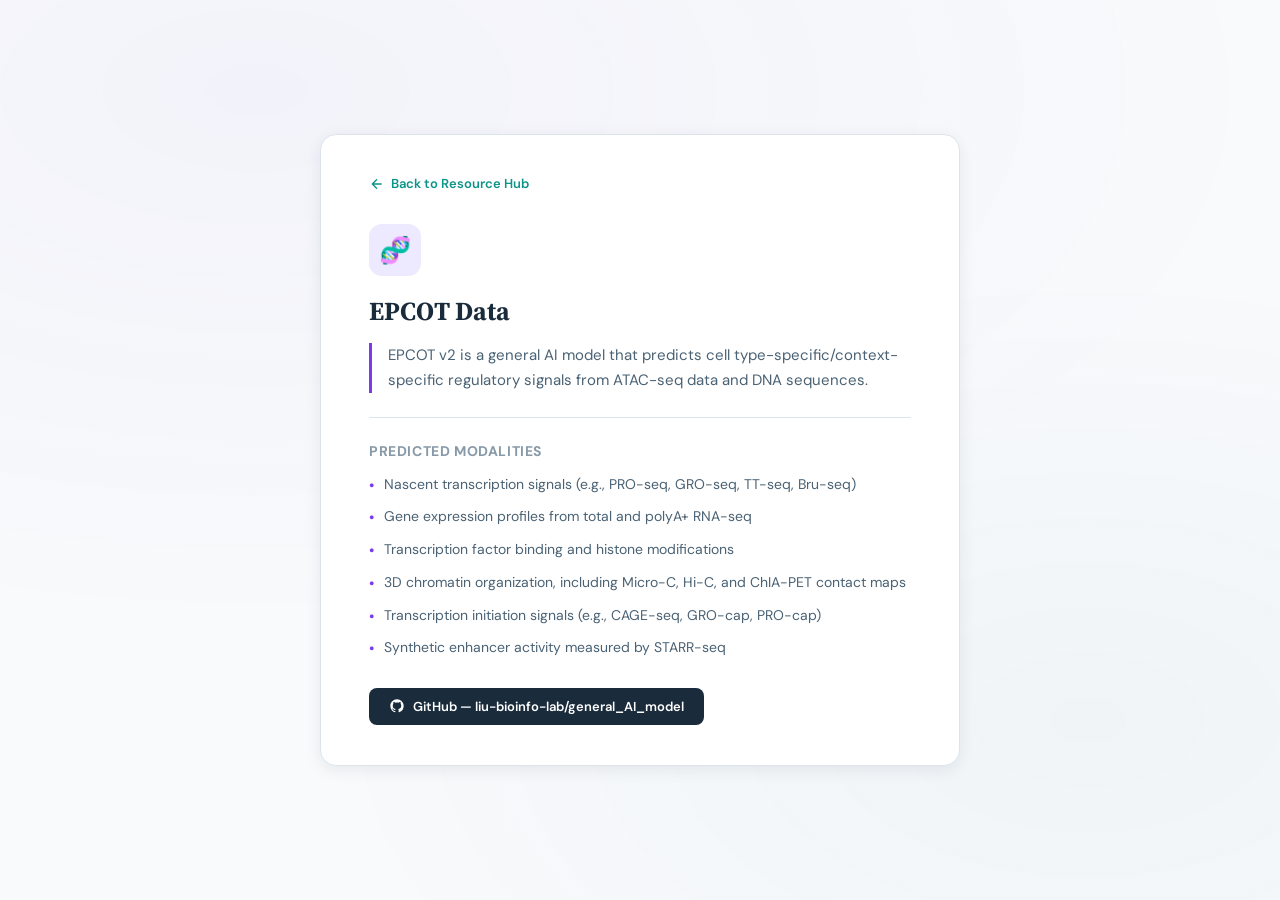
==== epcot-data.html @ bf0a9bde "Add files via upload" ====
<!DOCTYPE html>
<html lang="en">
<head>
<meta charset="UTF-8">
<meta name="viewport" content="width=device-width, initial-scale=1.0">
<title>EPCOT Data | MAI-T1D</title>
<link href="https://fonts.googleapis.com/css2?family=Source+Serif+4:opsz,wght@8..60,400;8..60,600;8..60,700&family=DM+Sans:wght@400;500;600;700&family=IBM+Plex+Mono:wght@400;500&display=swap" rel="stylesheet">
<style>
:root {
  --bg: #f8fafb;
  --bg-white: #ffffff;
  --bg-subtle: #f0f4f6;
  --border: #dce4ea;
  --text: #1a2b3c;
  --text-secondary: #4a6274;
  --text-muted: #8899a8;
  --teal-600: #0d9488;
  --teal-500: #14b8a6;
  --teal-50: #f0fdfa;
  --violet-600: #7c3aed;
  --violet-100: #ede9fe;
  --shadow-sm: 0 1px 3px rgba(26,43,60,0.06);
  --shadow-md: 0 4px 16px rgba(26,43,60,0.08);
  --radius: 12px;
}
* { margin: 0; padding: 0; box-sizing: border-box; }
body {
  background: var(--bg);
  color: var(--text);
  font-family: 'DM Sans', sans-serif;
  min-height: 100vh;
  display: flex;
  flex-direction: column;
  align-items: center;
  justify-content: center;
  padding: 48px 20px;
  -webkit-font-smoothing: antialiased;
}
body::before {
  content: '';
  position: fixed; inset: 0; z-index: 0; pointer-events: none;
  background:
    radial-gradient(ellipse 80% 60% at 20% 10%, rgba(124,58,237,0.04), transparent),
    radial-gradient(ellipse 60% 50% at 85% 80%, rgba(37,99,160,0.04), transparent);
}
.card {
  position: relative; z-index: 1;
  background: var(--bg-white);
  border: 1px solid var(--border);
  border-radius: 16px;
  padding: 40px 48px;
  box-shadow: var(--shadow-md);
  max-width: 640px;
  width: 100%;
}
.back-btn {
  display: inline-flex;
  align-items: center;
  gap: 6px;
  font-size: 13px;
  font-weight: 600;
  color: var(--teal-600);
  text-decoration: none;
  margin-bottom: 32px;
}
.back-btn:hover { opacity: 0.75; }
.card-icon {
  width: 52px; height: 52px;
  background: var(--violet-100);
  border-radius: 13px;
  display: flex; align-items: center; justify-content: center;
  font-size: 26px;
  margin-bottom: 20px;
}
h1 {
  font-family: 'Source Serif 4', serif;
  font-size: 26px;
  font-weight: 700;
  color: var(--text);
  margin-bottom: 16px;
  line-height: 1.2;
}
.intro {
  font-size: 15px;
  color: var(--text-secondary);
  line-height: 1.65;
  margin-bottom: 24px;
  border-left: 3px solid var(--violet-600);
  padding-left: 16px;
}
.divider {
  border: none;
  border-top: 1px solid var(--border);
  margin: 24px 0;
}
h2 {
  font-family: 'DM Sans', sans-serif;
  font-size: 14px;
  font-weight: 700;
  color: var(--text-muted);
  text-transform: uppercase;
  letter-spacing: 0.6px;
  margin-bottom: 14px;
}
ul {
  list-style: none;
  display: flex;
  flex-direction: column;
  gap: 10px;
  margin-bottom: 28px;
}
ul li {
  display: flex;
  align-items: flex-start;
  gap: 10px;
  font-size: 14px;
  color: var(--text-secondary);
  line-height: 1.55;
}
ul li::before {
  content: '•';
  color: var(--violet-600);
  font-weight: 700;
  flex-shrink: 0;
  margin-top: 1px;
}
.github-link {
  display: inline-flex;
  align-items: center;
  gap: 8px;
  background: var(--text);
  color: #fff;
  text-decoration: none;
  padding: 10px 20px;
  border-radius: 8px;
  font-size: 13px;
  font-weight: 600;
  transition: opacity 0.2s;
}
.github-link:hover { opacity: 0.85; }
.github-link svg { width: 16px; height: 16px; }
</style>
</head>
<body>
  <div class="card">
    <a class="back-btn" href="index.html">
      <svg width="16" height="16" viewBox="0 0 24 24" fill="none" stroke="currentColor" stroke-width="2"><path d="M19 12H5M12 5l-7 7 7 7"/></svg>
      Back to Resource Hub
    </a>

    <div class="card-icon">🧬</div>
    <h1>EPCOT Data</h1>

    <p class="intro">
      EPCOT v2 is a general AI model that predicts cell type-specific/context-specific regulatory signals from ATAC-seq data and DNA sequences.
    </p>

    <hr class="divider">

    <h2>Predicted Modalities</h2>
    <ul>
      <li>Nascent transcription signals (e.g., PRO-seq, GRO-seq, TT-seq, Bru-seq)</li>
      <li>Gene expression profiles from total and polyA+ RNA-seq</li>
      <li>Transcription factor binding and histone modifications</li>
      <li>3D chromatin organization, including Micro-C, Hi-C, and ChIA-PET contact maps</li>
      <li>Transcription initiation signals (e.g., CAGE-seq, GRO-cap, PRO-cap)</li>
      <li>Synthetic enhancer activity measured by STARR-seq</li>
    </ul>

    <a class="github-link" href="https://github.com/liu-bioinfo-lab/general_AI_model" target="_blank">
      <svg viewBox="0 0 24 24" fill="currentColor"><path d="M12 2C6.477 2 2 6.484 2 12.017c0 4.425 2.865 8.18 6.839 9.504.5.092.682-.217.682-.483 0-.237-.008-.868-.013-1.703-2.782.605-3.369-1.343-3.369-1.343-.454-1.158-1.11-1.466-1.11-1.466-.908-.62.069-.608.069-.608 1.003.07 1.531 1.032 1.531 1.032.892 1.53 2.341 1.088 2.91.832.092-.647.35-1.088.636-1.338-2.22-.253-4.555-1.113-4.555-4.951 0-1.093.39-1.988 1.029-2.688-.103-.253-.446-1.272.098-2.65 0 0 .84-.27 2.75 1.026A9.564 9.564 0 0112 6.844c.85.004 1.705.115 2.504.337 1.909-1.296 2.747-1.027 2.747-1.027.546 1.379.202 2.398.1 2.651.64.7 1.028 1.595 1.028 2.688 0 3.848-2.339 4.695-4.566 4.943.359.309.678.92.678 1.855 0 1.338-.012 2.419-.012 2.747 0 .268.18.58.688.482A10.019 10.019 0 0022 12.017C22 6.484 17.522 2 12 2z"/></svg>
      GitHub — liu-bioinfo-lab/general_AI_model
    </a>
  </div>
</body>
</html>
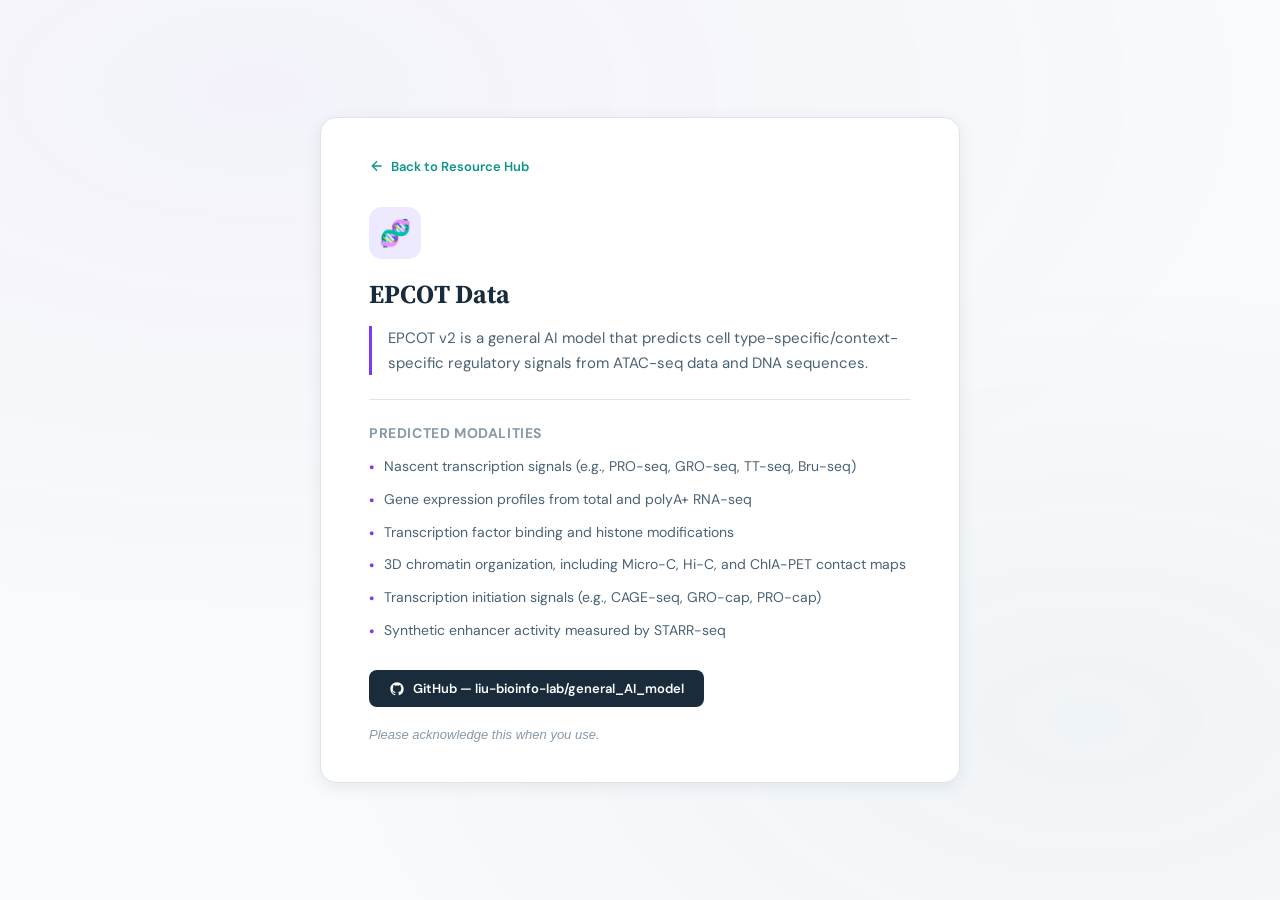
==== commit 8f194ab6: "Add files via upload" ====
--- a/epcot-data.html
+++ b/epcot-data.html
@@ -171,6 +171,10 @@
       <svg viewBox="0 0 24 24" fill="currentColor"><path d="M12 2C6.477 2 2 6.484 2 12.017c0 4.425 2.865 8.18 6.839 9.504.5.092.682-.217.682-.483 0-.237-.008-.868-.013-1.703-2.782.605-3.369-1.343-3.369-1.343-.454-1.158-1.11-1.466-1.11-1.466-.908-.62.069-.608.069-.608 1.003.07 1.531 1.032 1.531 1.032.892 1.53 2.341 1.088 2.91.832.092-.647.35-1.088.636-1.338-2.22-.253-4.555-1.113-4.555-4.951 0-1.093.39-1.988 1.029-2.688-.103-.253-.446-1.272.098-2.65 0 0 .84-.27 2.75 1.026A9.564 9.564 0 0112 6.844c.85.004 1.705.115 2.504.337 1.909-1.296 2.747-1.027 2.747-1.027.546 1.379.202 2.398.1 2.651.64.7 1.028 1.595 1.028 2.688 0 3.848-2.339 4.695-4.566 4.943.359.309.678.92.678 1.855 0 1.338-.012 2.419-.012 2.747 0 .268.18.58.688.482A10.019 10.019 0 0022 12.017C22 6.484 17.522 2 12 2z"/></svg>
       GitHub — liu-bioinfo-lab/general_AI_model
     </a>
+
+    <p style="margin-top:20px; font-size:13px; color:var(--text-muted); font-style:italic;">
+      Please acknowledge this when you use.
+    </p>
   </div>
 </body>
 </html>
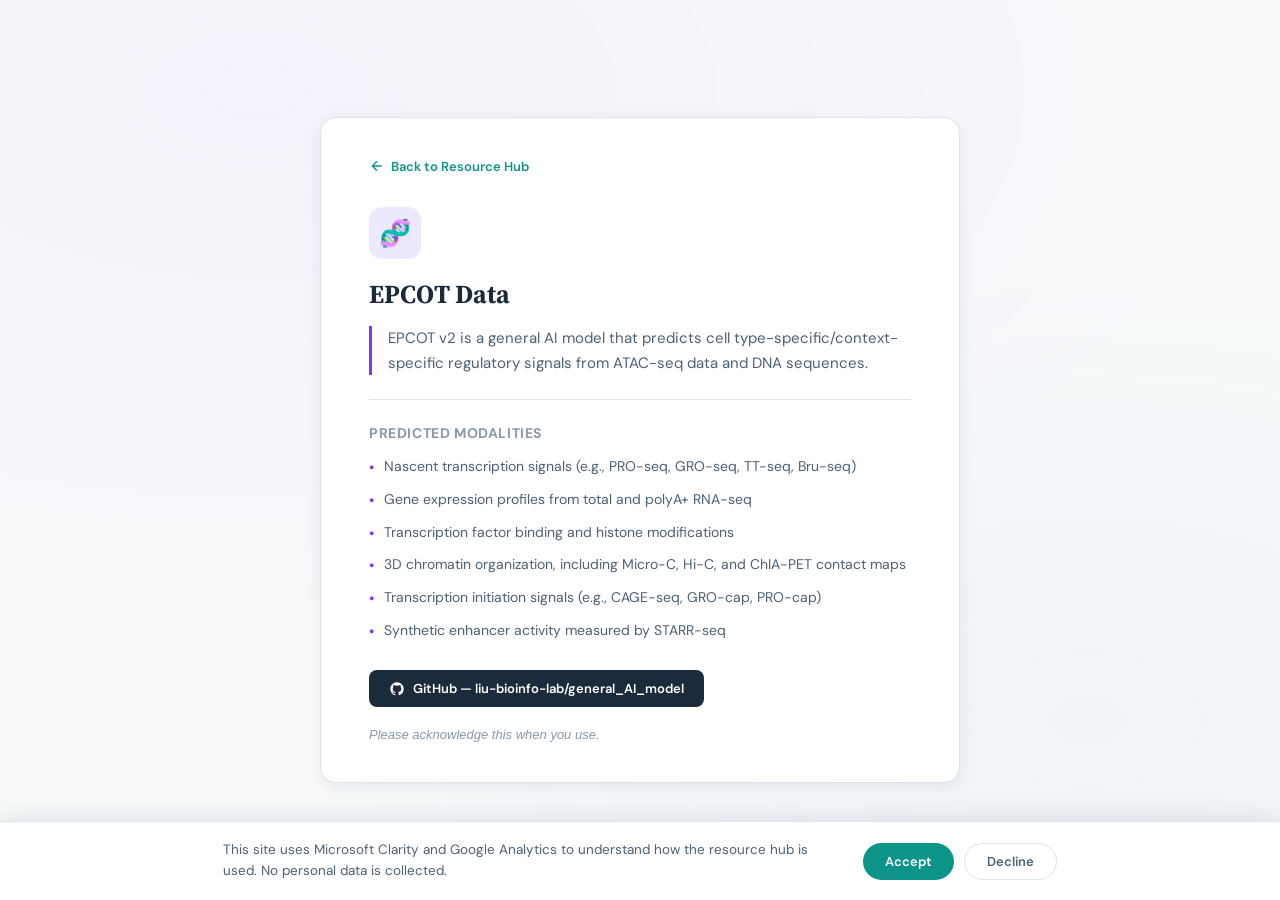
==== commit 95059aa1: "feat: add privacy disclosure banner with conditional Clarity/GA loading - New disclosure.css: academ" ====
--- a/epcot-data.html
+++ b/epcot-data.html
@@ -140,6 +140,9 @@
 .github-link:hover { opacity: 0.85; }
 .github-link svg { width: 16px; height: 16px; }
 </style>
+<link rel="stylesheet" href="disclosure.css">
+<script src="disclosure.js"></script>
+
 </head>
 <body>
   <div class="card">
@@ -176,5 +179,16 @@
       Please acknowledge this when you use.
     </p>
   </div>
+<!-- ═══════ Privacy Disclosure Banner ═══════ -->
+<div id="disclosure-banner">
+  <span class="disclosure-text">
+    This site uses Microsoft Clarity and Google Analytics to understand how the resource hub is used. No personal data is collected.
+  </span>
+  <span class="disclosure-actions">
+    <button class="btn-accept" type="button">Accept</button>
+    <button class="btn-decline" type="button">Decline</button>
+  </span>
+</div>
+
 </body>
 </html>
--- a/disclosure.css
+++ b/disclosure.css
@@ -0,0 +1,81 @@
+/*
+ * MAI-T1D Resource Hub — Privacy Disclosure Banner
+ * Matches the existing teal/blue academic design system.
+ */
+
+#disclosure-banner {
+  position: fixed;
+  bottom: 0;
+  left: 0;
+  right: 0;
+  z-index: 9999;
+  background: var(--bg-white, #ffffff);
+  border-top: 1px solid var(--border, #dce4ea);
+  box-shadow: 0 -4px 24px rgba(26,43,60,0.10);
+  padding: 18px 28px;
+  display: none;                     /* hidden by default; JS shows it */
+  align-items: center;
+  justify-content: center;
+  gap: 20px;
+  flex-wrap: wrap;
+  animation: disclosureSlideUp 0.35s ease;
+  font-family: 'DM Sans', sans-serif;
+}
+
+#disclosure-banner.visible {
+  display: flex;
+}
+
+@keyframes disclosureSlideUp {
+  from { transform: translateY(100%); opacity: 0; }
+  to   { transform: translateY(0);    opacity: 1; }
+}
+
+#disclosure-banner .disclosure-text {
+  font-size: 13.5px;
+  line-height: 1.55;
+  color: var(--text-secondary, #4a6274);
+  max-width: 620px;
+}
+
+#disclosure-banner .disclosure-text a {
+  color: var(--teal-600, #0d9488);
+  text-decoration: underline;
+  text-underline-offset: 2px;
+}
+
+#disclosure-banner .disclosure-actions {
+  display: flex;
+  gap: 10px;
+  flex-shrink: 0;
+}
+
+#disclosure-banner button {
+  font-family: 'DM Sans', sans-serif;
+  font-size: 13px;
+  font-weight: 600;
+  padding: 9px 22px;
+  border-radius: 100px;
+  cursor: pointer;
+  transition: background 0.15s, box-shadow 0.15s, opacity 0.15s;
+  border: none;
+}
+
+#disclosure-banner .btn-accept {
+  background: var(--teal-600, #0d9488);
+  color: #fff;
+}
+#disclosure-banner .btn-accept:hover {
+  background: #0b7a71;
+  box-shadow: 0 2px 10px rgba(13,148,136,0.25);
+}
+
+#disclosure-banner .btn-decline {
+  background: transparent;
+  color: var(--text-secondary, #4a6274);
+  border: 1.5px solid var(--border, #dce4ea);
+}
+#disclosure-banner .btn-decline:hover {
+  background: var(--bg-subtle, #f0f4f6);
+  border-color: var(--border-hover, #9ec5d4);
+}
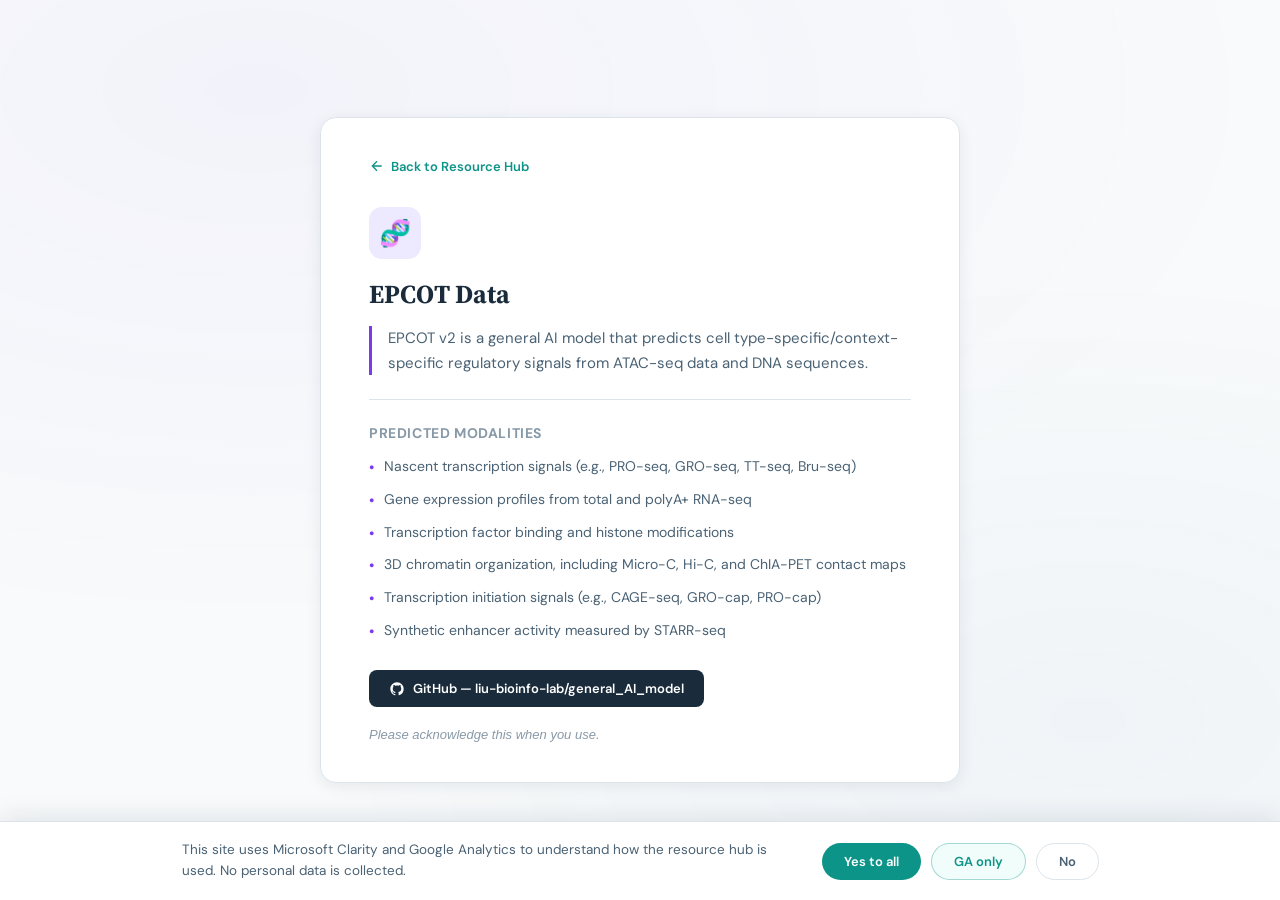
==== commit 1a039893: "refactor: 3-option disclosure (Yes to all / GA only / No) Split consent into three tiers: - 'Yes to " ====
--- a/epcot-data.html
+++ b/epcot-data.html
@@ -185,8 +185,9 @@
     This site uses Microsoft Clarity and Google Analytics to understand how the resource hub is used. No personal data is collected.
   </span>
   <span class="disclosure-actions">
-    <button class="btn-accept" type="button">Accept</button>
-    <button class="btn-decline" type="button">Decline</button>
+    <button class="btn-accept-all" type="button">Yes to all</button>
+    <button class="btn-accept-ga" type="button">GA only</button>
+    <button class="btn-decline" type="button">No</button>
   </span>
 </div>
 
--- a/disclosure.css
+++ b/disclosure.css
@@ -61,13 +61,23 @@
   border: none;
 }
 
-#disclosure-banner .btn-accept {
+#disclosure-banner .btn-accept-all {
   background: var(--teal-600, #0d9488);
   color: #fff;
 }
-#disclosure-banner .btn-accept:hover {
+#disclosure-banner .btn-accept-all:hover {
   background: #0b7a71;
   box-shadow: 0 2px 10px rgba(13,148,136,0.25);
+}
+
+#disclosure-banner .btn-accept-ga {
+  background: var(--teal-50, #f0fdfa);
+  color: var(--teal-600, #0d9488);
+  border: 1.5px solid rgba(13,148,136,0.35);
+}
+#disclosure-banner .btn-accept-ga:hover {
+  background: var(--teal-100, #ccfbf1);
+  border-color: var(--teal-500, #14b8a6);
 }
 
 #disclosure-banner .btn-decline {
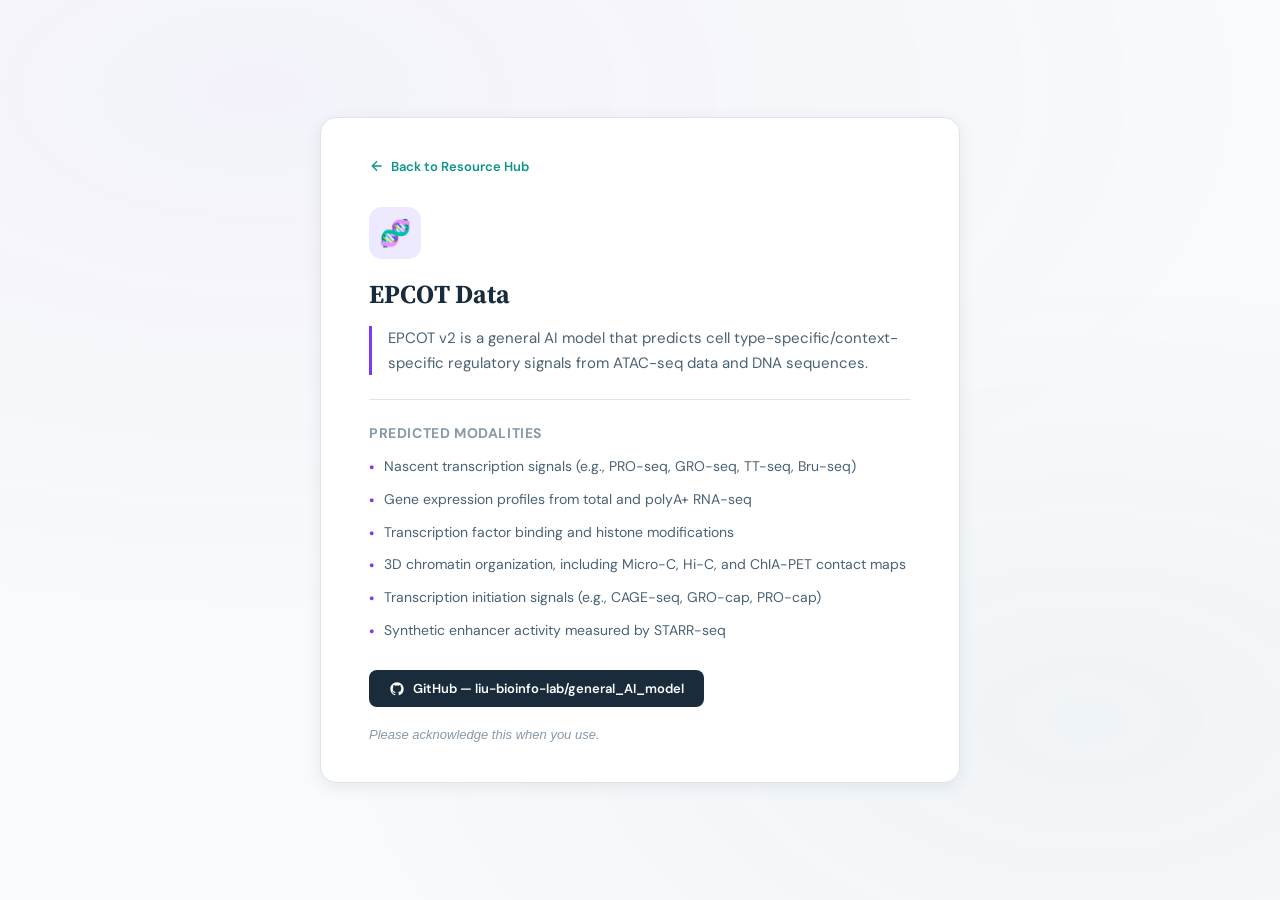
==== commit 8ffcf8f5: "add Clarity and GA tracking to all HTML pages" ====
--- a/epcot-data.html
+++ b/epcot-data.html
@@ -140,8 +140,25 @@
 .github-link:hover { opacity: 0.85; }
 .github-link svg { width: 16px; height: 16px; }
 </style>
-<link rel="stylesheet" href="disclosure.css">
-<script src="disclosure.js"></script>
+
+<!-- ═══════ Microsoft Clarity ═══════ -->
+<script type="text/javascript">
+    (function(c,l,a,r,i,t,y){
+        c[a]=c[a]||function(){(c[a].q=c[a].q||[]).push(arguments)};
+        t=l.createElement(r);t.async=1;t.src="https://www.clarity.ms/tag/"+i;
+        y=l.getElementsByTagName(r)[0];y.parentNode.insertBefore(t,y);
+    })(window, document, "clarity", "script", "wt2guz9ppg");
+</script>
+
+<!-- Google tag (gtag.js) -->
+<script async src="https://www.googletagmanager.com/gtag/js?id=G-SFHVYR3HSS"></script>
+<script>
+  window.dataLayer = window.dataLayer || [];
+  function gtag(){dataLayer.push(arguments);}
+  gtag('js', new Date());
+
+  gtag('config', 'G-SFHVYR3HSS');
+</script>
 
 </head>
 <body>
@@ -179,17 +196,5 @@
       Please acknowledge this when you use.
     </p>
   </div>
-<!-- ═══════ Privacy Disclosure Banner ═══════ -->
-<div id="disclosure-banner">
-  <span class="disclosure-text">
-    This site uses Microsoft Clarity and Google Analytics to understand how the resource hub is used. No personal data is collected.
-  </span>
-  <span class="disclosure-actions">
-    <button class="btn-accept-all" type="button">Yes to all</button>
-    <button class="btn-accept-ga" type="button">GA only</button>
-    <button class="btn-decline" type="button">No</button>
-  </span>
-</div>
-
 </body>
 </html>
